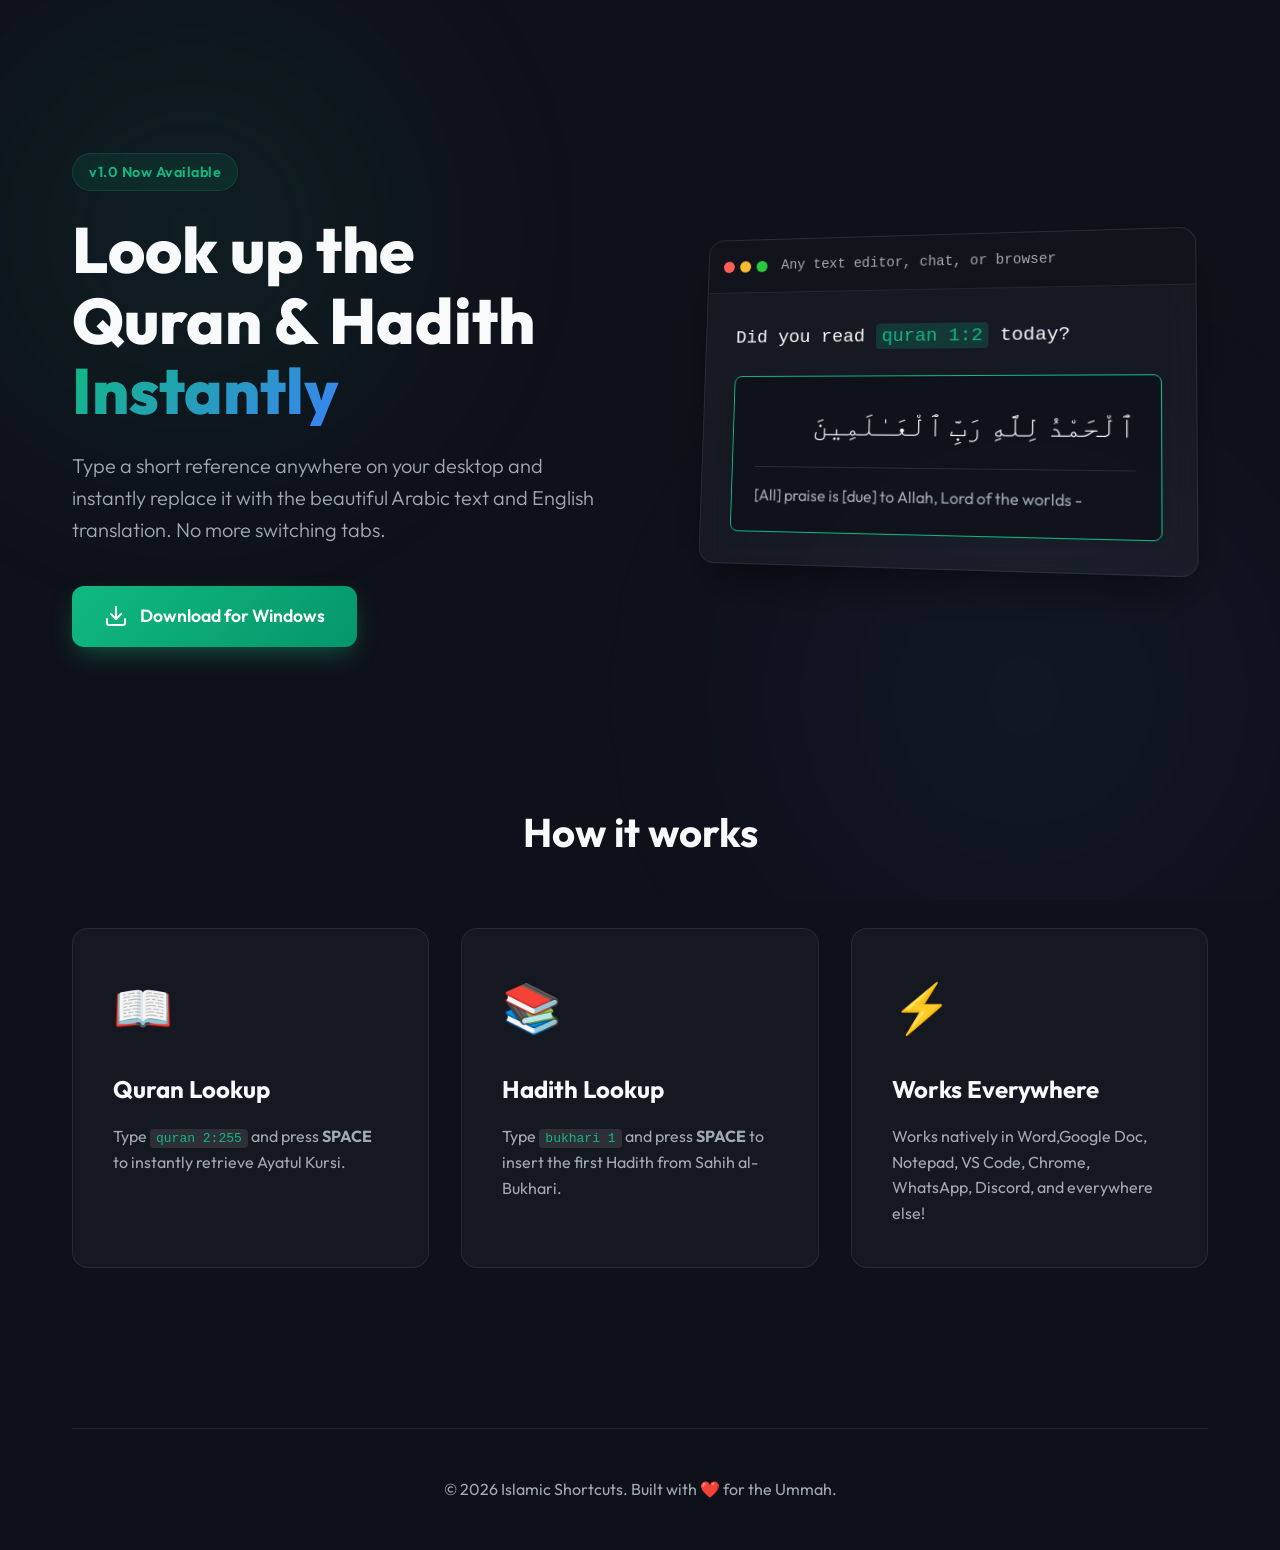
==== templates/index.html @ a51695a6 "Minor final touches" ====
<!DOCTYPE html>
<html lang="en">
<head>
    <meta charset="UTF-8">
    <meta name="viewport" content="width=device-width, initial-scale=1.0">
    <title>Islamic Shortcuts - Quran & Hadith Lookup</title>
    <meta name="description" content="A fast, elegant desktop tool to look up Quranic verses and Hadiths from anywhere using simple keyboard shortcuts.">
    <link rel="preconnect" href="https://fonts.googleapis.com">
    <link rel="preconnect" href="https://fonts.gstatic.com" crossorigin>
    <link href="https://fonts.googleapis.com/css2?family=Outfit:wght@300;400;600;800&display=swap" rel="stylesheet">
    <link rel="stylesheet" href="/static/style.css">
</head>
<body>
    <div class="background-effects">
        <div class="glow glow-1"></div>
        <div class="glow glow-2"></div>
    </div>

    <div class="container">
        <header class="hero">
            <div class="hero-content">
                <div class="badge">v1.0 Now Available</div>
                <h1 class="title">Look up the Quran & Hadith <span class="highlight">Instantly</span></h1>
                <p class="subtitle">Type a short reference anywhere on your desktop and instantly replace it with the beautiful Arabic text and English translation. No more switching tabs.</p>
                
                <div class="actions">
                    <a href="/download" class="btn btn-primary" id="downloadBtn">
                        <span class="btn-icon">
                            <svg xmlns="http://www.w3.org/2000/svg" width="24" height="24" viewBox="0 0 24 24" fill="none" stroke="currentColor" stroke-width="2" stroke-linecap="round" stroke-linejoin="round"><path d="M21 15v4a2 2 0 0 1-2 2H5a2 2 0 0 1-2-2v-4"></path><polyline points="7 10 12 15 17 10"></polyline><line x1="12" y1="15" x2="12" y2="3"></line></svg>
                        </span>
                        Download for Windows
                    </a>
                </div>
            </div>
            
            <div class="hero-visual">
                <div class="glass-panel demo-panel">
                    <div class="demo-header">
                        <div class="dots">
                            <span class="dot red"></span>
                            <span class="dot yellow"></span>
                            <span class="dot green"></span>
                        </div>
                        <div class="demo-title">Any text editor, chat, or browser</div>
                    </div>
                    <div class="demo-body">
                        <p class="typing-text">Did you read <span class="ref-text">quran 1:2</span> today?</p>
                        <div class="translation-popup">
                            <div class="popup-content">
                                <p class="arabic-text">ٱلْحَمْدُ لِلَّهِ رَبِّ ٱلْعَـٰلَمِينَ</p>
                                <p class="english-text">[All] praise is [due] to Allah, Lord of the worlds -</p>
                            </div>
                        </div>
                    </div>
                </div>
            </div>
        </header>

        <section class="features">
            <h2 class="section-title">How it works</h2>
            <div class="feature-grid">
                <div class="glass-card feature-card">
                    <div class="feature-icon">📖</div>
                    <h3>Quran Lookup</h3>
                    <p>Type <code>quran 2:255</code> and press <strong>SPACE</strong> to instantly retrieve Ayatul Kursi.</p>
                </div>
                <div class="glass-card feature-card">
                    <div class="feature-icon">📚</div>
                    <h3>Hadith Lookup</h3>
                    <p>Type <code>bukhari 1</code> and press <strong>SPACE</strong> to insert the first Hadith from Sahih al-Bukhari.</p>
                </div>
                <div class="glass-card feature-card">
                    <div class="feature-icon">⚡</div>
                    <h3>Works Everywhere</h3>
                    <p>Works natively in Word,Google Doc, Notepad, VS Code, Chrome, WhatsApp, Discord, and everywhere else!</p>
                </div>
            </div>
        </section>

        <footer>
            <p>&copy; 2026 Islamic Shortcuts. Built with ❤️ for the Ummah.</p>
        </footer>
    </div>
    
    <script>
        // Simple micro-animation on download click
        const downloadBtn = document.getElementById('downloadBtn');
        downloadBtn.addEventListener('click', function(e) {
            this.style.transform = 'scale(0.95)';
            setTimeout(() => {
                this.style.transform = 'scale(1)';
            }, 150);
        });
    </script>
</body>
</html>
---- static/style.css ----
:root {
    --bg-dark: #0f111a;
    --text-main: #f8f9fa;
    --text-muted: #a0aab2;
    --accent-primary: #10b981;
    --accent-secondary: #3b82f6;
    --glass-bg: rgba(255, 255, 255, 0.03);
    --glass-border: rgba(255, 255, 255, 0.08);
}

* {
    margin: 0;
    padding: 0;
    box-sizing: border-box;
}

body {
    font-family: 'Outfit', sans-serif;
    background-color: var(--bg-dark);
    color: var(--text-main);
    line-height: 1.6;
    overflow-x: hidden;
    position: relative;
    min-height: 100vh;
}

/* Background Glow Effects */
.background-effects {
    position: fixed;
    top: 0;
    left: 0;
    width: 100vw;
    height: 100vh;
    z-index: -1;
    overflow: hidden;
    pointer-events: none;
}

.glow {
    position: absolute;
    border-radius: 50%;
    filter: blur(100px);
    opacity: 0.4;
    animation: float 20s infinite alternate ease-in-out;
}

.glow-1 {
    top: -10%;
    left: -10%;
    width: 50vw;
    height: 50vw;
    background: radial-gradient(circle, rgba(16,185,129,0.3) 0%, rgba(15,17,26,0) 70%);
}

.glow-2 {
    bottom: -20%;
    right: -10%;
    width: 60vw;
    height: 60vw;
    background: radial-gradient(circle, rgba(59,130,246,0.2) 0%, rgba(15,17,26,0) 70%);
    animation-delay: -10s;
}

@keyframes float {
    0% { transform: translate(0, 0) scale(1); }
    100% { transform: translate(5%, 10%) scale(1.1); }
}

.container {
    max-width: 1200px;
    margin: 0 auto;
    padding: 0 2rem;
}

/* Hero Section */
.hero {
    display: flex;
    align-items: center;
    justify-content: space-between;
    min-height: 80vh;
    padding-top: 5rem;
    gap: 4rem;
}

.hero-content {
    flex: 1;
    max-width: 600px;
}

.badge {
    display: inline-block;
    padding: 0.4rem 1rem;
    background: rgba(16, 185, 129, 0.1);
    color: var(--accent-primary);
    border: 1px solid rgba(16, 185, 129, 0.2);
    border-radius: 20px;
    font-size: 0.9rem;
    font-weight: 600;
    margin-bottom: 1.5rem;
    letter-spacing: 0.5px;
}

.title {
    font-size: 4rem;
    line-height: 1.1;
    font-weight: 800;
    margin-bottom: 1.5rem;
}

.highlight {
    background: linear-gradient(135deg, var(--accent-primary), var(--accent-secondary));
    -webkit-background-clip: text;
    -webkit-text-fill-color: transparent;
    display: inline-block;
}

.subtitle {
    font-size: 1.25rem;
    color: var(--text-muted);
    margin-bottom: 2.5rem;
    font-weight: 300;
}

/* Buttons */
.btn {
    display: inline-flex;
    align-items: center;
    justify-content: center;
    padding: 1rem 2rem;
    border-radius: 12px;
    font-size: 1.1rem;
    font-weight: 600;
    text-decoration: none;
    transition: all 0.3s cubic-bezier(0.25, 0.8, 0.25, 1);
    cursor: pointer;
    border: none;
}

.btn-icon {
    margin-right: 0.75rem;
    display: flex;
    align-items: center;
}

.btn-primary {
    background: linear-gradient(135deg, var(--accent-primary), #059669);
    color: white;
    box-shadow: 0 10px 25px -5px rgba(16, 185, 129, 0.4);
}

.btn-primary:hover {
    transform: translateY(-3px);
    box-shadow: 0 15px 30px -5px rgba(16, 185, 129, 0.5);
}

/* Glassmorphism Panels */
.hero-visual {
    flex: 1;
    display: flex;
    justify-content: center;
    position: relative;
    perspective: 1000px;
}

.glass-panel {
    background: var(--glass-bg);
    backdrop-filter: blur(12px);
    -webkit-backdrop-filter: blur(12px);
    border: 1px solid var(--glass-border);
    border-radius: 16px;
    box-shadow: 0 25px 50px -12px rgba(0, 0, 0, 0.5);
}

.demo-panel {
    width: 100%;
    max-width: 500px;
    transform: rotateY(-10deg) rotateX(5deg);
    transition: transform 0.5s ease;
}

.demo-panel:hover {
    transform: rotateY(0deg) rotateX(0deg);
}

.demo-header {
    padding: 1rem;
    border-bottom: 1px solid var(--glass-border);
    display: flex;
    align-items: center;
    background: rgba(0, 0, 0, 0.2);
    border-radius: 16px 16px 0 0;
}

.dots {
    display: flex;
    gap: 6px;
    margin-right: 15px;
}

.dot {
    width: 12px;
    height: 12px;
    border-radius: 50%;
}

.red { background: #ff5f56; }
.yellow { background: #ffbd2e; }
.green { background: #27c93f; }

.demo-title {
    color: var(--text-muted);
    font-size: 0.9rem;
    font-family: monospace;
}

.demo-body {
    padding: 2rem;
    min-height: 250px;
    position: relative;
}

.typing-text {
    font-size: 1.2rem;
    color: var(--text-main);
    font-family: monospace;
}

.ref-text {
    background: rgba(16, 185, 129, 0.2);
    padding: 2px 6px;
    border-radius: 4px;
    color: var(--accent-primary);
}

.translation-popup {
    margin-top: 1.5rem;
    background: rgba(15, 17, 26, 0.8);
    border: 1px solid var(--accent-primary);
    border-radius: 8px;
    padding: 1.5rem;
    animation: slideUp 1s ease-out forwards;
    animation-delay: 1s;
    opacity: 0;
    transform: translateY(20px);
}

@keyframes slideUp {
    to {
        opacity: 1;
        transform: translateY(0);
    }
}

.arabic-text {
    font-size: 1.8rem;
    text-align: right;
    margin-bottom: 1rem;
    color: var(--text-main);
    line-height: 1.8;
}

.english-text {
    font-size: 1rem;
    color: var(--text-muted);
    border-top: 1px solid rgba(255,255,255,0.1);
    padding-top: 1rem;
}

/* Features Section */
.features {
    padding: 5rem 0;
}

.section-title {
    text-align: center;
    font-size: 2.5rem;
    margin-bottom: 4rem;
    font-weight: 700;
}

.feature-grid {
    display: grid;
    grid-template-columns: repeat(auto-fit, minmax(300px, 1fr));
    gap: 2rem;
}

.feature-card {
    padding: 2.5rem;
    background: var(--glass-bg);
    border: 1px solid var(--glass-border);
    border-radius: 16px;
    transition: transform 0.3s ease, background 0.3s ease;
}

.feature-card:hover {
    transform: translateY(-10px);
    background: rgba(255, 255, 255, 0.05);
}

.feature-icon {
    font-size: 3rem;
    margin-bottom: 1.5rem;
}

.feature-card h3 {
    font-size: 1.5rem;
    margin-bottom: 1rem;
    color: var(--text-main);
}

.feature-card p {
    color: var(--text-muted);
}

code {
    background: rgba(255, 255, 255, 0.1);
    padding: 2px 6px;
    border-radius: 4px;
    font-family: monospace;
    color: var(--accent-primary);
}

/* Footer */
footer {
    text-align: center;
    padding: 3rem 0;
    color: var(--text-muted);
    border-top: 1px solid var(--glass-border);
    margin-top: 5rem;
}

/* Responsive */
@media (max-width: 900px) {
    .hero {
        flex-direction: column;
        text-align: center;
        padding-top: 3rem;
    }
    .actions {
        display: flex;
        justify-content: center;
    }
    .title {
        font-size: 3rem;
    }
    .demo-panel {
        transform: none;
    }
}
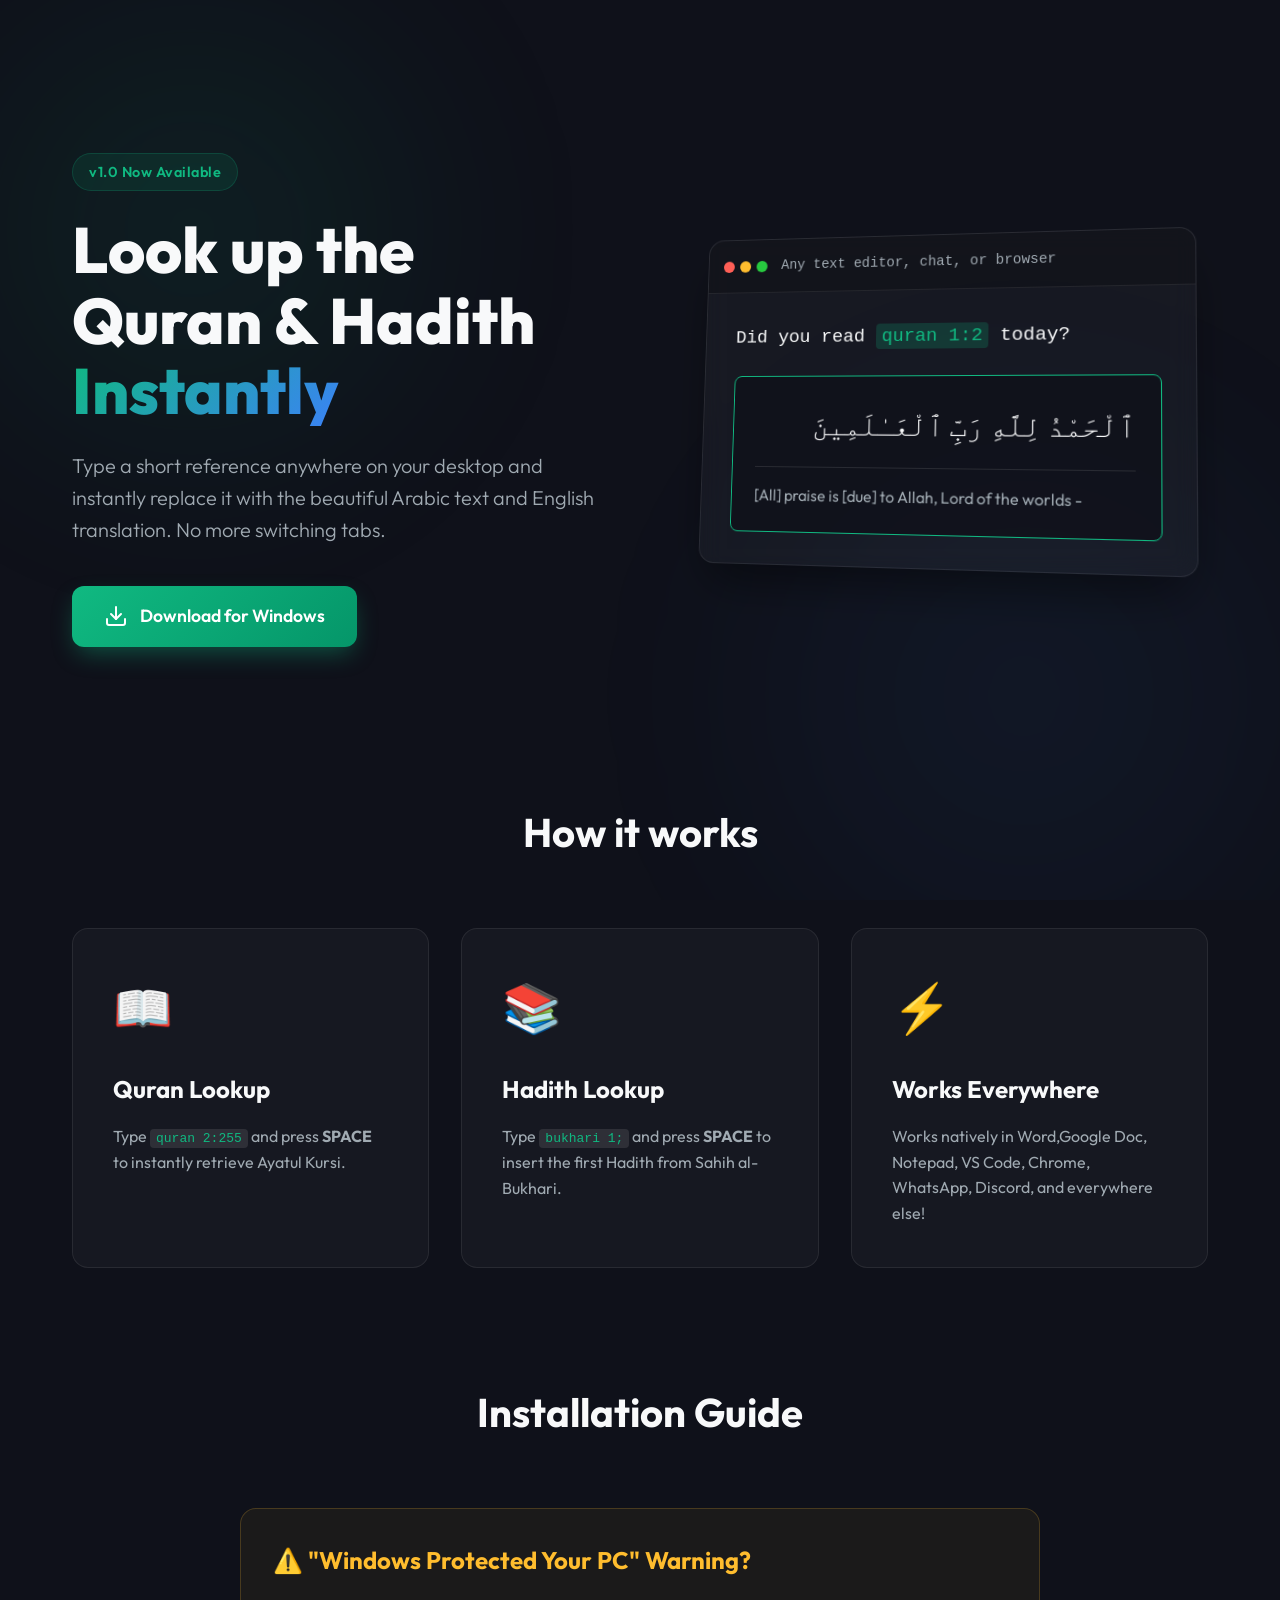
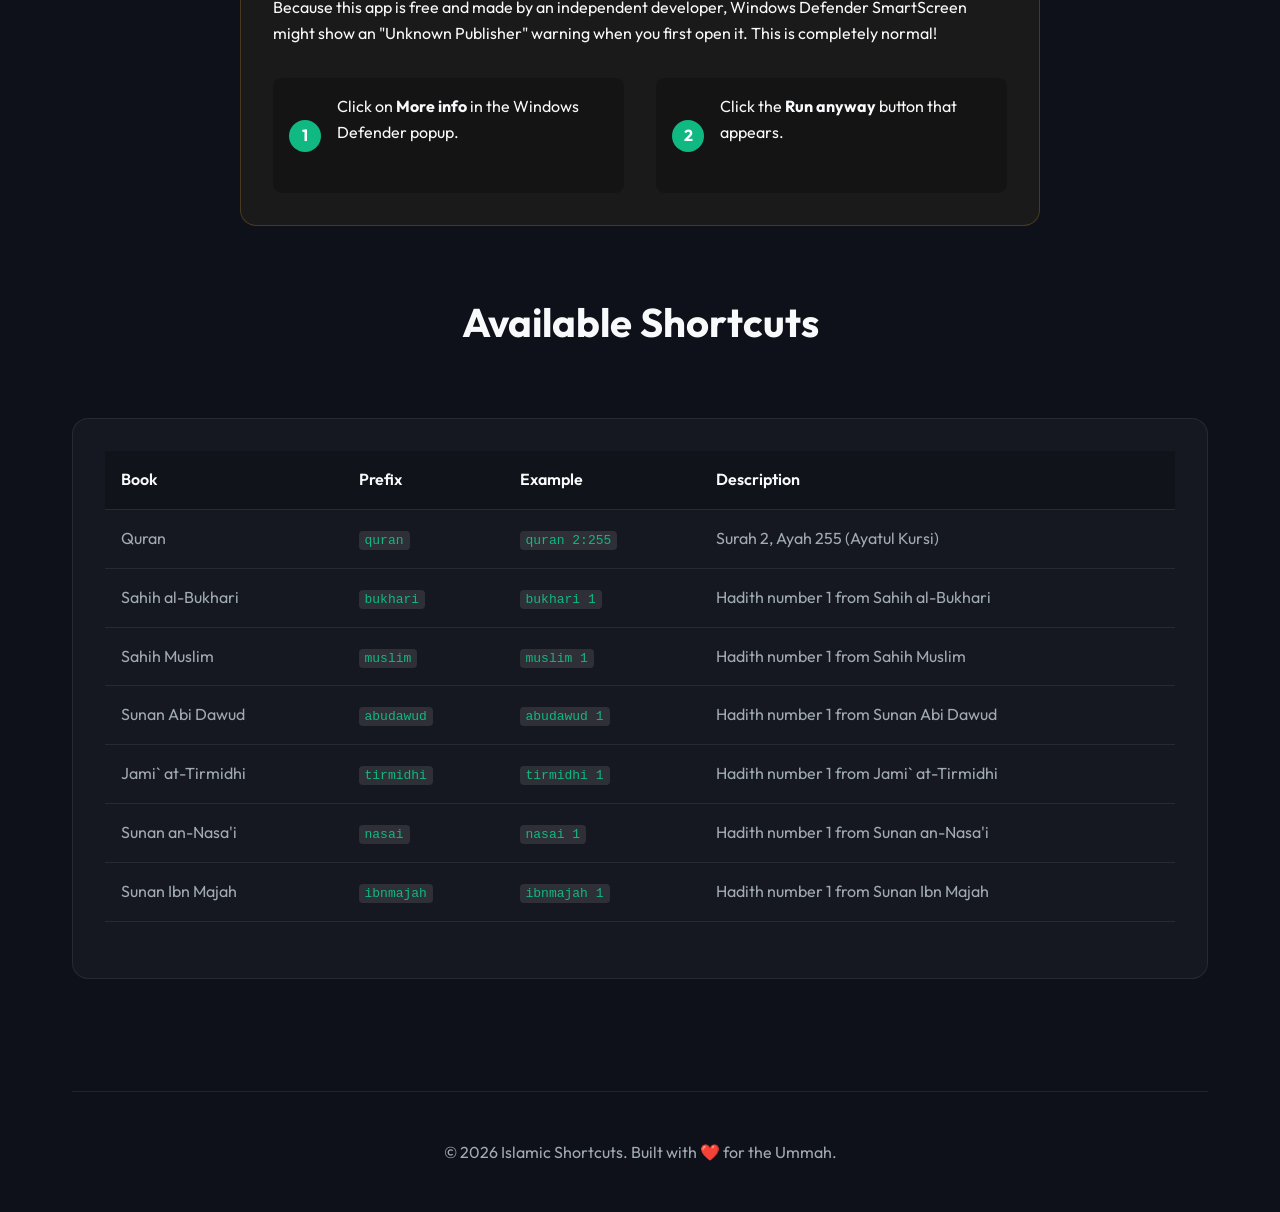
==== commit 166fd74d: "instruction page for download" ====
--- a/templates/index.html
+++ b/templates/index.html
@@ -67,13 +67,91 @@
                 <div class="glass-card feature-card">
                     <div class="feature-icon">📚</div>
                     <h3>Hadith Lookup</h3>
-                    <p>Type <code>bukhari 1</code> and press <strong>SPACE</strong> to insert the first Hadith from Sahih al-Bukhari.</p>
+                    <p>Type <code>bukhari 1;</code> and press <strong>SPACE</strong> to insert the first Hadith from Sahih al-Bukhari.</p>
                 </div>
                 <div class="glass-card feature-card">
                     <div class="feature-icon">⚡</div>
                     <h3>Works Everywhere</h3>
                     <p>Works natively in Word,Google Doc, Notepad, VS Code, Chrome, WhatsApp, Discord, and everywhere else!</p>
                 </div>
+            </div>
+        </section>
+
+        <section class="installation-guide">
+            <h2 class="section-title">Installation Guide</h2>
+            <div class="glass-card info-card">
+                <h3>⚠️ "Windows Protected Your PC" Warning?</h3>
+                <p>Because this app is free and made by an independent developer, Windows Defender SmartScreen might show an "Unknown Publisher" warning when you first open it. This is completely normal!</p>
+                <div class="steps">
+                    <div class="step">
+                        <span class="step-number">1</span>
+                        <p>Click on <strong>More info</strong> in the Windows Defender popup.</p>
+                    </div>
+                    <div class="step">
+                        <span class="step-number">2</span>
+                        <p>Click the <strong>Run anyway</strong> button that appears.</p>
+                    </div>
+                </div>
+            </div>
+        </section>
+
+        <section class="shortcuts-guide">
+            <h2 class="section-title">Available Shortcuts</h2>
+            <div class="glass-card table-container">
+                <table class="shortcuts-table">
+                    <thead>
+                        <tr>
+                            <th>Book</th>
+                            <th>Prefix</th>
+                            <th>Example</th>
+                            <th>Description</th>
+                        </tr>
+                    </thead>
+                    <tbody>
+                        <tr>
+                            <td>Quran</td>
+                            <td><code>quran</code></td>
+                            <td><code>quran 2:255</code></td>
+                            <td>Surah 2, Ayah 255 (Ayatul Kursi)</td>
+                        </tr>
+                        <tr>
+                            <td>Sahih al-Bukhari</td>
+                            <td><code>bukhari</code></td>
+                            <td><code>bukhari 1</code></td>
+                            <td>Hadith number 1 from Sahih al-Bukhari</td>
+                        </tr>
+                        <tr>
+                            <td>Sahih Muslim</td>
+                            <td><code>muslim</code></td>
+                            <td><code>muslim 1</code></td>
+                            <td>Hadith number 1 from Sahih Muslim</td>
+                        </tr>
+                        <tr>
+                            <td>Sunan Abi Dawud</td>
+                            <td><code>abudawud</code></td>
+                            <td><code>abudawud 1</code></td>
+                            <td>Hadith number 1 from Sunan Abi Dawud</td>
+                        </tr>
+                        <tr>
+                            <td>Jami` at-Tirmidhi</td>
+                            <td><code>tirmidhi</code></td>
+                            <td><code>tirmidhi 1</code></td>
+                            <td>Hadith number 1 from Jami` at-Tirmidhi</td>
+                        </tr>
+                        <tr>
+                            <td>Sunan an-Nasa'i</td>
+                            <td><code>nasai</code></td>
+                            <td><code>nasai 1</code></td>
+                            <td>Hadith number 1 from Sunan an-Nasa'i</td>
+                        </tr>
+                        <tr>
+                            <td>Sunan Ibn Majah</td>
+                            <td><code>ibnmajah</code></td>
+                            <td><code>ibnmajah 1</code></td>
+                            <td>Hadith number 1 from Sunan Ibn Majah</td>
+                        </tr>
+                    </tbody>
+                </table>
             </div>
         </section>
 
--- a/static/style.css
+++ b/static/style.css
@@ -347,3 +347,92 @@
         transform: none;
     }
 }
+
+/* Installation Guide & Shortcuts Table */
+.installation-guide, .shortcuts-guide {
+    padding: 2rem 0;
+}
+
+.info-card {
+    padding: 2rem;
+    background: rgba(255, 189, 46, 0.05);
+    border: 1px solid rgba(255, 189, 46, 0.2);
+    border-radius: 16px;
+    max-width: 800px;
+    margin: 0 auto;
+}
+
+.info-card h3 {
+    color: #ffbd2e;
+    margin-bottom: 1rem;
+    font-size: 1.5rem;
+}
+
+.info-card p {
+    margin-bottom: 2rem;
+}
+
+.steps {
+    display: flex;
+    gap: 2rem;
+}
+
+.step {
+    flex: 1;
+    display: flex;
+    align-items: center;
+    gap: 1rem;
+    background: rgba(0, 0, 0, 0.2);
+    padding: 1rem;
+    border-radius: 8px;
+}
+
+.step-number {
+    display: flex;
+    align-items: center;
+    justify-content: center;
+    width: 32px;
+    height: 32px;
+    border-radius: 50%;
+    background: var(--accent-primary);
+    color: white;
+    font-weight: bold;
+    flex-shrink: 0;
+}
+
+.table-container {
+    padding: 2rem;
+    border-radius: 16px;
+    background: var(--glass-bg);
+    border: 1px solid var(--glass-border);
+    overflow-x: auto;
+}
+
+.shortcuts-table {
+    width: 100%;
+    border-collapse: collapse;
+    margin-bottom: 1.5rem;
+}
+
+.shortcuts-table th, .shortcuts-table td {
+    padding: 1rem;
+    text-align: left;
+    border-bottom: 1px solid var(--glass-border);
+}
+
+.shortcuts-table th {
+    font-weight: 600;
+    color: var(--text-main);
+    background: rgba(0, 0, 0, 0.2);
+}
+
+.shortcuts-table td {
+    color: var(--text-muted);
+}
+
+@media (max-width: 600px) {
+    .steps {
+        flex-direction: column;
+        gap: 1rem;
+    }
+}
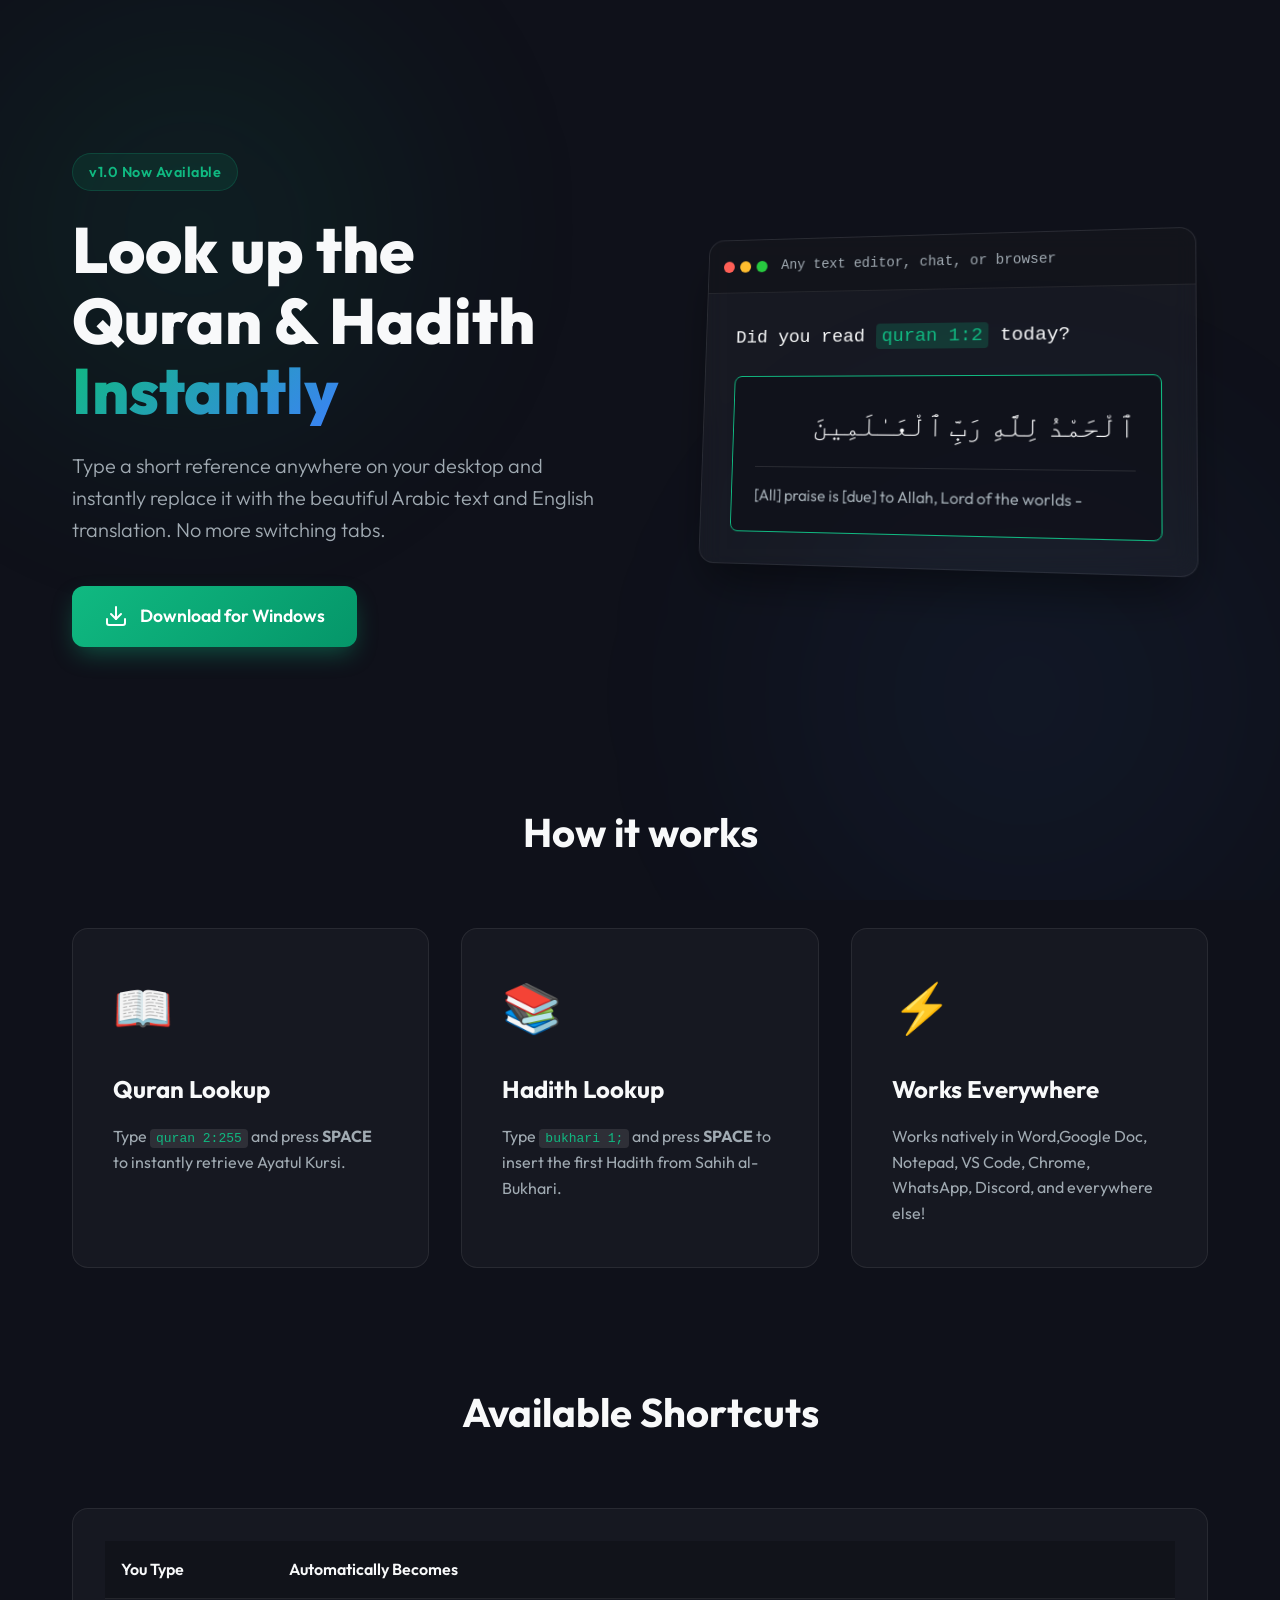
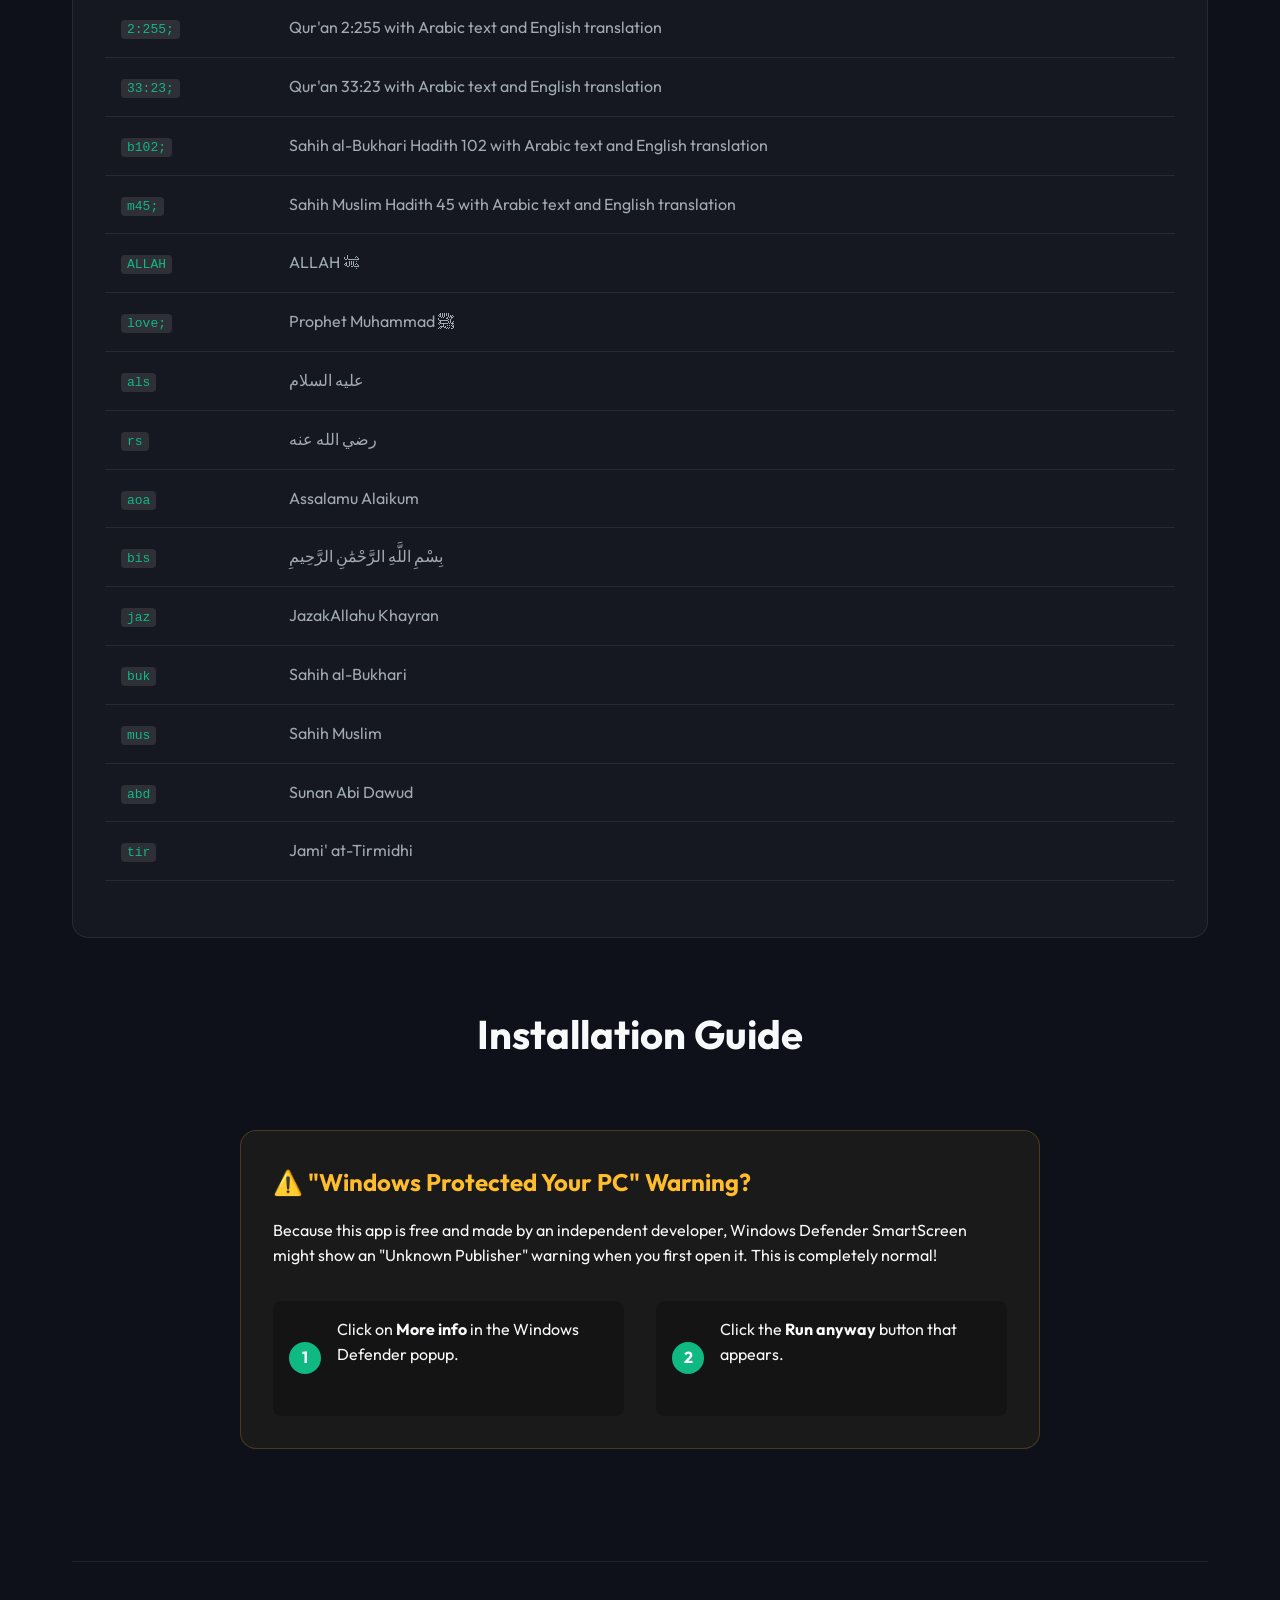
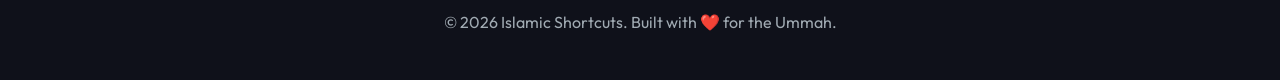
==== commit fddf1245: "intruction manuel v1" ====
--- a/templates/index.html
+++ b/templates/index.html
@@ -77,6 +77,82 @@
             </div>
         </section>
 
+        <section class="shortcuts-guide">
+            <h2 class="section-title">Available Shortcuts</h2>
+            <div class="glass-card table-container">
+                <table class="shortcuts-table">
+                    <thead>
+                        <tr>
+                            <th>You Type</th>
+                            <th>Automatically Becomes</th>
+                        </tr>
+                    </thead>
+                    <tbody>
+                        <tr>
+                            <td><code>2:255;</code></td>
+                            <td>Qur'an 2:255 with Arabic text and English translation</td>
+                        </tr>
+                        <tr>
+                            <td><code>33:23;</code></td>
+                            <td>Qur'an 33:23 with Arabic text and English translation</td>
+                        </tr>
+                        <tr>
+                            <td><code>b102;</code></td>
+                            <td>Sahih al-Bukhari Hadith 102 with Arabic text and English translation</td>
+                        </tr>
+                        <tr>
+                            <td><code>m45;</code></td>
+                            <td>Sahih Muslim Hadith 45 with Arabic text and English translation</td>
+                        </tr>
+                        <tr>
+                            <td><code>ALLAH</code></td>
+                            <td>ALLAH ﷻ</td>
+                        </tr>
+                        <tr>
+                            <td><code>love;</code></td>
+                            <td>Prophet Muhammad ﷺ</td>
+                        </tr>
+                        <tr>
+                            <td><code>als</code></td>
+                            <td>عليه السلام</td>
+                        </tr>
+                        <tr>
+                            <td><code>rs</code></td>
+                            <td>رضي الله عنه</td>
+                        </tr>
+                        <tr>
+                            <td><code>aoa</code></td>
+                            <td>Assalamu Alaikum</td>
+                        </tr>
+                        <tr>
+                            <td><code>bis</code></td>
+                            <td>بِسْمِ اللَّهِ الرَّحْمَٰنِ الرَّحِيمِ</td>
+                        </tr>
+                        <tr>
+                            <td><code>jaz</code></td>
+                            <td>JazakAllahu Khayran</td>
+                        </tr>
+                        <tr>
+                            <td><code>buk</code></td>
+                            <td>Sahih al-Bukhari</td>
+                        </tr>
+                        <tr>
+                            <td><code>mus</code></td>
+                            <td>Sahih Muslim</td>
+                        </tr>
+                        <tr>
+                            <td><code>abd</code></td>
+                            <td>Sunan Abi Dawud</td>
+                        </tr>
+                        <tr>
+                            <td><code>tir</code></td>
+                            <td>Jami' at-Tirmidhi</td>
+                        </tr>
+                    </tbody>
+                </table>
+            </div>
+        </section>
+
         <section class="installation-guide">
             <h2 class="section-title">Installation Guide</h2>
             <div class="glass-card info-card">
@@ -92,66 +168,6 @@
                         <p>Click the <strong>Run anyway</strong> button that appears.</p>
                     </div>
                 </div>
-            </div>
-        </section>
-
-        <section class="shortcuts-guide">
-            <h2 class="section-title">Available Shortcuts</h2>
-            <div class="glass-card table-container">
-                <table class="shortcuts-table">
-                    <thead>
-                        <tr>
-                            <th>Book</th>
-                            <th>Prefix</th>
-                            <th>Example</th>
-                            <th>Description</th>
-                        </tr>
-                    </thead>
-                    <tbody>
-                        <tr>
-                            <td>Quran</td>
-                            <td><code>quran</code></td>
-                            <td><code>quran 2:255</code></td>
-                            <td>Surah 2, Ayah 255 (Ayatul Kursi)</td>
-                        </tr>
-                        <tr>
-                            <td>Sahih al-Bukhari</td>
-                            <td><code>bukhari</code></td>
-                            <td><code>bukhari 1</code></td>
-                            <td>Hadith number 1 from Sahih al-Bukhari</td>
-                        </tr>
-                        <tr>
-                            <td>Sahih Muslim</td>
-                            <td><code>muslim</code></td>
-                            <td><code>muslim 1</code></td>
-                            <td>Hadith number 1 from Sahih Muslim</td>
-                        </tr>
-                        <tr>
-                            <td>Sunan Abi Dawud</td>
-                            <td><code>abudawud</code></td>
-                            <td><code>abudawud 1</code></td>
-                            <td>Hadith number 1 from Sunan Abi Dawud</td>
-                        </tr>
-                        <tr>
-                            <td>Jami` at-Tirmidhi</td>
-                            <td><code>tirmidhi</code></td>
-                            <td><code>tirmidhi 1</code></td>
-                            <td>Hadith number 1 from Jami` at-Tirmidhi</td>
-                        </tr>
-                        <tr>
-                            <td>Sunan an-Nasa'i</td>
-                            <td><code>nasai</code></td>
-                            <td><code>nasai 1</code></td>
-                            <td>Hadith number 1 from Sunan an-Nasa'i</td>
-                        </tr>
-                        <tr>
-                            <td>Sunan Ibn Majah</td>
-                            <td><code>ibnmajah</code></td>
-                            <td><code>ibnmajah 1</code></td>
-                            <td>Hadith number 1 from Sunan Ibn Majah</td>
-                        </tr>
-                    </tbody>
-                </table>
             </div>
         </section>
 
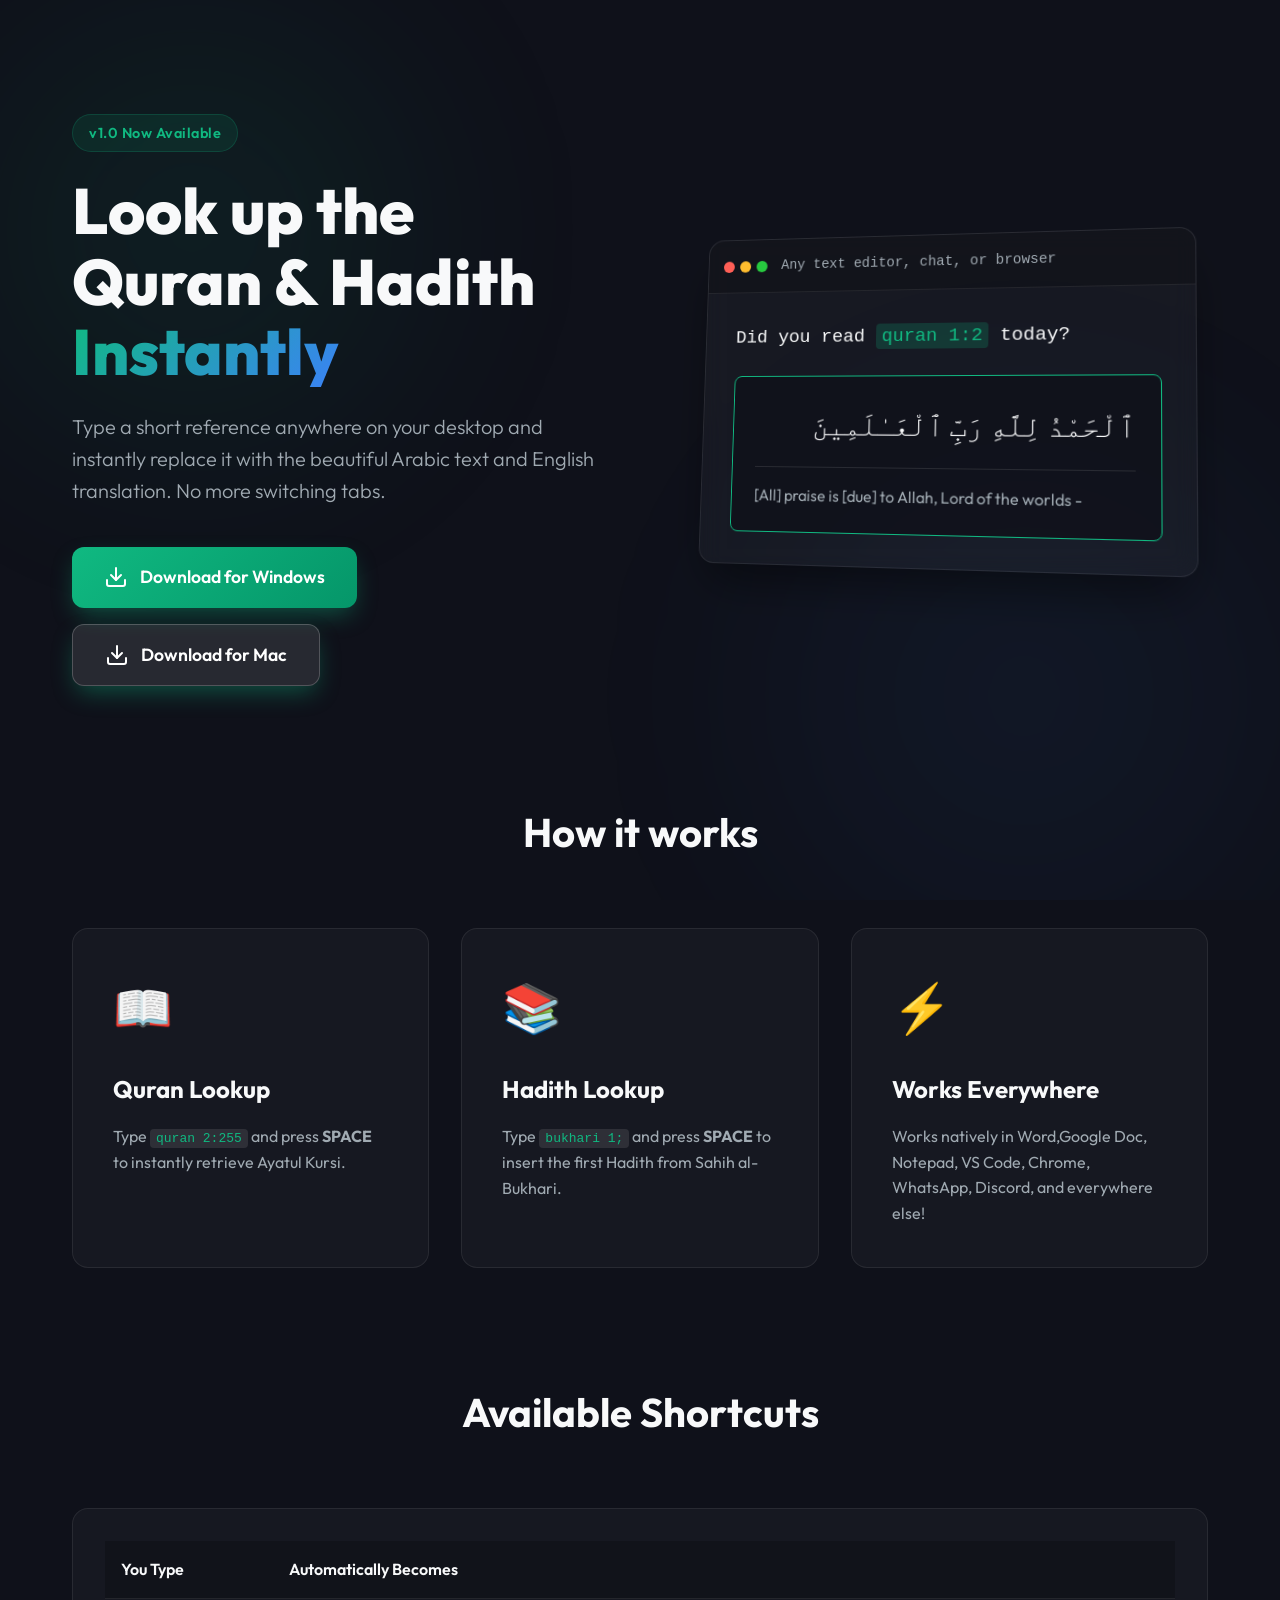
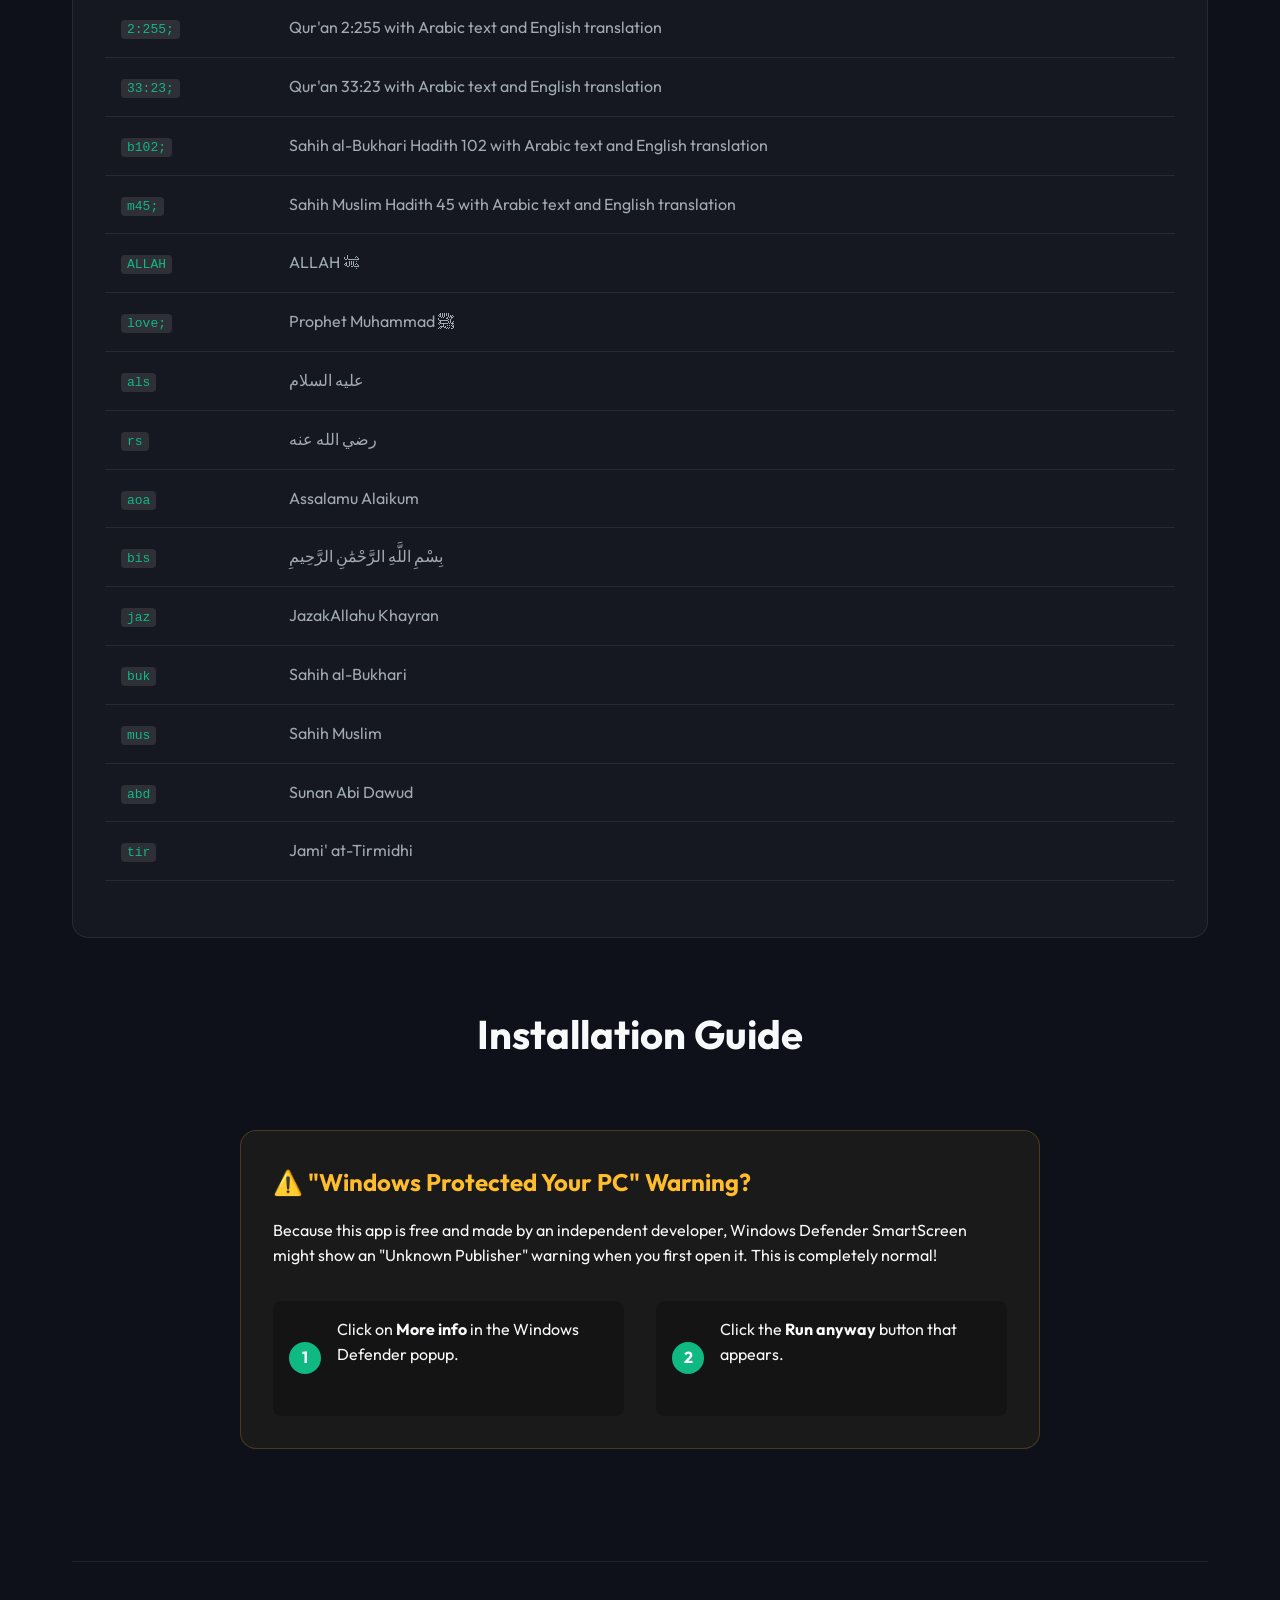
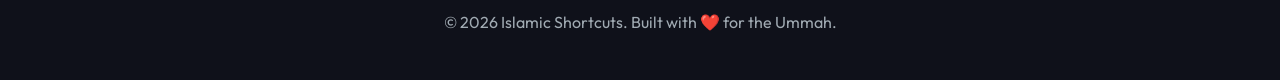
==== commit 8f58da83: "Making it downloadable for mac" ====
--- a/templates/index.html
+++ b/templates/index.html
@@ -8,7 +8,7 @@
     <link rel="preconnect" href="https://fonts.googleapis.com">
     <link rel="preconnect" href="https://fonts.gstatic.com" crossorigin>
     <link href="https://fonts.googleapis.com/css2?family=Outfit:wght@300;400;600;800&display=swap" rel="stylesheet">
-    <link rel="stylesheet" href="/static/style.css">
+    <link rel="stylesheet" href="/static/style.css?v=2">
 </head>
 <body>
     <div class="background-effects">
@@ -20,15 +20,21 @@
         <header class="hero">
             <div class="hero-content">
                 <div class="badge">v1.0 Now Available</div>
-                <h1 class="title">Look up the Quran & Hadith <span class="highlight">Instantly</span></h1>
+                <h1 class="title">Look up the Quran & Hadith <span class="highlight" style="color: rgb(85, 182, 85);">Instantly</span></h1>
                 <p class="subtitle">Type a short reference anywhere on your desktop and instantly replace it with the beautiful Arabic text and English translation. No more switching tabs.</p>
                 
-                <div class="actions">
+                <div class="actions" style="display: flex; gap: 1rem; flex-wrap: wrap;">
                     <a href="/download" class="btn btn-primary" id="downloadBtn">
                         <span class="btn-icon">
                             <svg xmlns="http://www.w3.org/2000/svg" width="24" height="24" viewBox="0 0 24 24" fill="none" stroke="currentColor" stroke-width="2" stroke-linecap="round" stroke-linejoin="round"><path d="M21 15v4a2 2 0 0 1-2 2H5a2 2 0 0 1-2-2v-4"></path><polyline points="7 10 12 15 17 10"></polyline><line x1="12" y1="15" x2="12" y2="3"></line></svg>
                         </span>
                         Download for Windows
+                    </a>
+                    <a href="/download-mac" class="btn btn-primary" id="downloadMacBtn" style="background: rgba(255,255,255,0.1); border: 1px solid rgba(255,255,255,0.2);">
+                        <span class="btn-icon">
+                            <svg xmlns="http://www.w3.org/2000/svg" width="24" height="24" viewBox="0 0 24 24" fill="none" stroke="currentColor" stroke-width="2" stroke-linecap="round" stroke-linejoin="round"><path d="M21 15v4a2 2 0 0 1-2 2H5a2 2 0 0 1-2-2v-4"></path><polyline points="7 10 12 15 17 10"></polyline><line x1="12" y1="15" x2="12" y2="3"></line></svg>
+                        </span>
+                        Download for Mac
                     </a>
                 </div>
             </div>
@@ -179,12 +185,24 @@
     <script>
         // Simple micro-animation on download click
         const downloadBtn = document.getElementById('downloadBtn');
-        downloadBtn.addEventListener('click', function(e) {
-            this.style.transform = 'scale(0.95)';
-            setTimeout(() => {
-                this.style.transform = 'scale(1)';
-            }, 150);
-        });
+        if (downloadBtn) {
+            downloadBtn.addEventListener('click', function(e) {
+                this.style.transform = 'scale(0.95)';
+                setTimeout(() => {
+                    this.style.transform = 'scale(1)';
+                }, 150);
+            });
+        }
+        
+        const downloadMacBtn = document.getElementById('downloadMacBtn');
+        if (downloadMacBtn) {
+            downloadMacBtn.addEventListener('click', function(e) {
+                this.style.transform = 'scale(0.95)';
+                setTimeout(() => {
+                    this.style.transform = 'scale(1)';
+                }, 150);
+            });
+        }
     </script>
 </body>
 </html>
--- a/static/style.css
+++ b/static/style.css
@@ -110,7 +110,9 @@
 .highlight {
     background: linear-gradient(135deg, var(--accent-primary), var(--accent-secondary));
     -webkit-background-clip: text;
+    background-clip: text;
     -webkit-text-fill-color: transparent;
+    color: transparent;
     display: inline-block;
 }
 
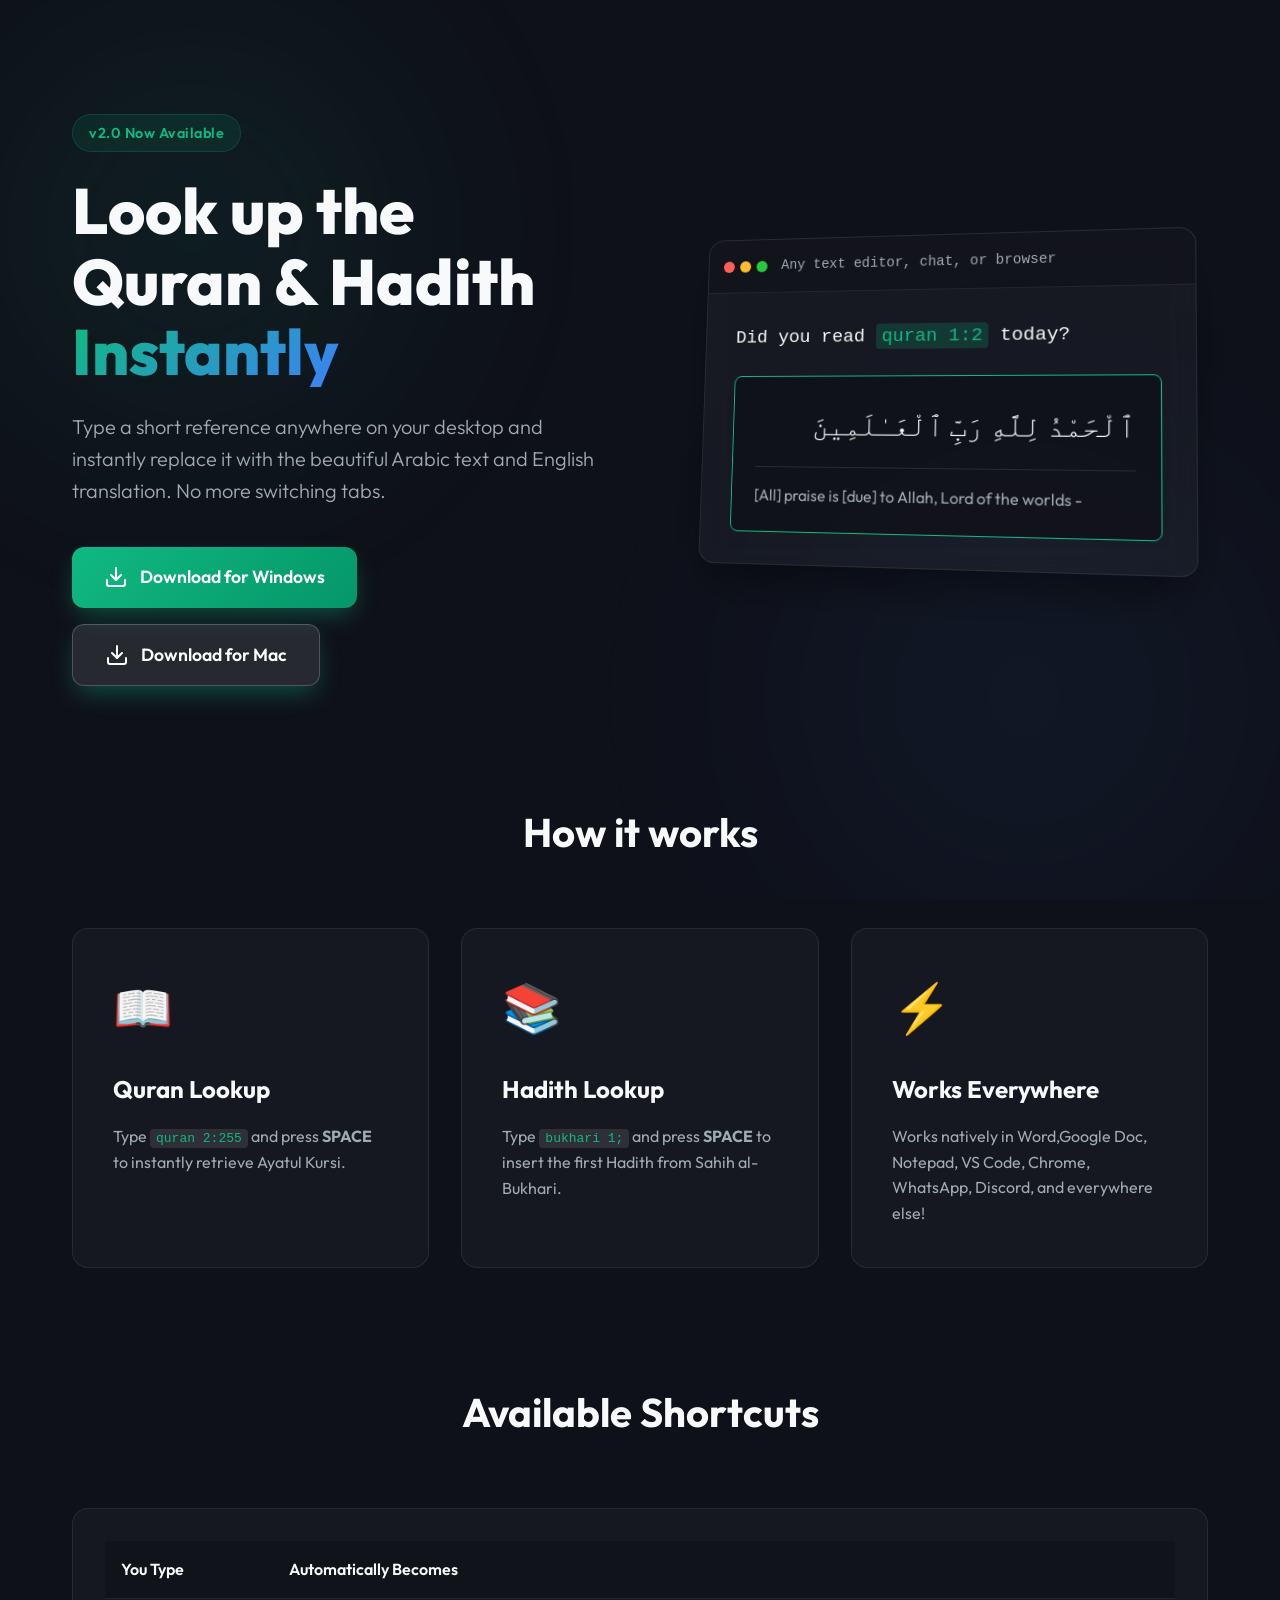
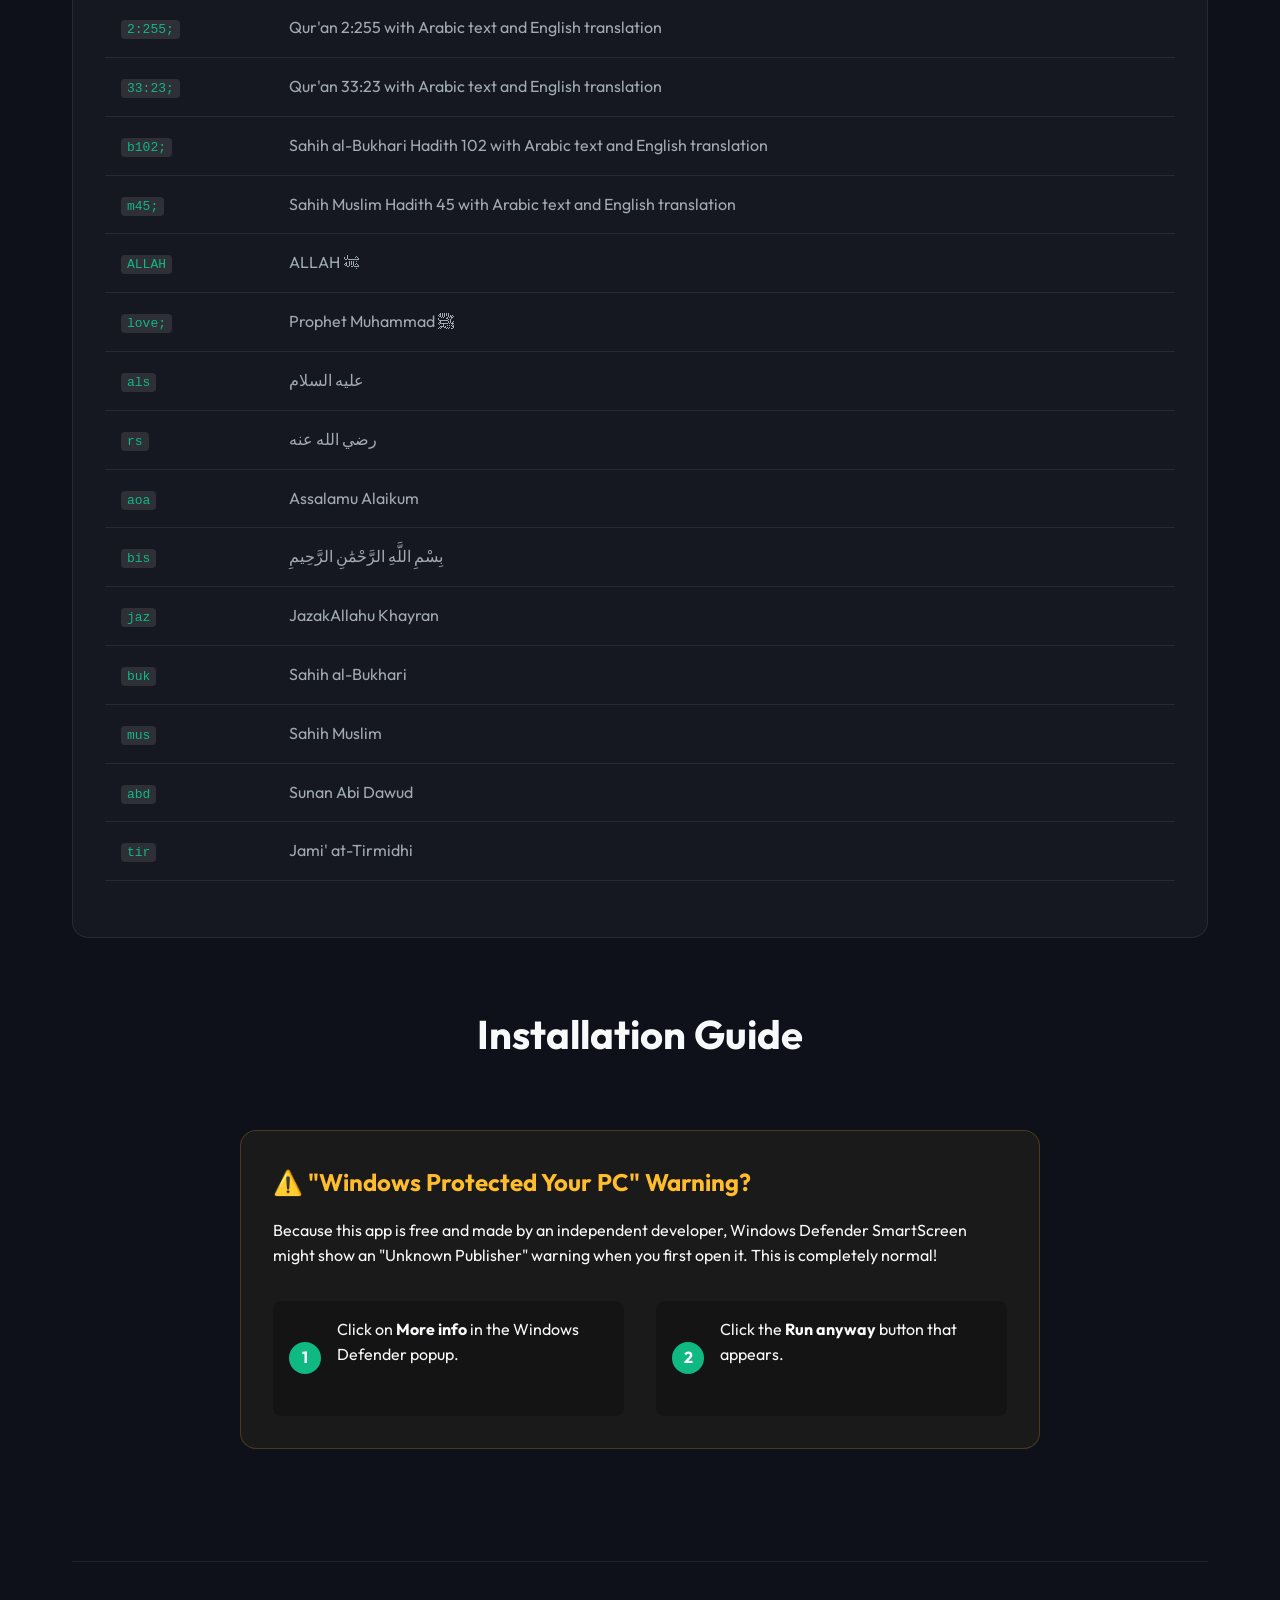
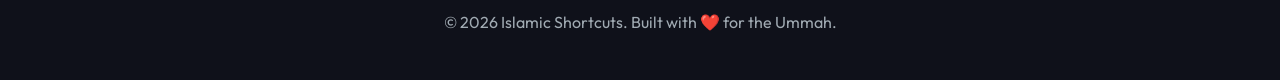
==== commit 2fbfb300: "finalizing the changes" ====
--- a/templates/index.html
+++ b/templates/index.html
@@ -19,7 +19,7 @@
     <div class="container">
         <header class="hero">
             <div class="hero-content">
-                <div class="badge">v1.0 Now Available</div>
+                <div class="badge">v2.0 Now Available</div>
                 <h1 class="title">Look up the Quran & Hadith <span class="highlight" style="color: rgb(85, 182, 85);">Instantly</span></h1>
                 <p class="subtitle">Type a short reference anywhere on your desktop and instantly replace it with the beautiful Arabic text and English translation. No more switching tabs.</p>
                 
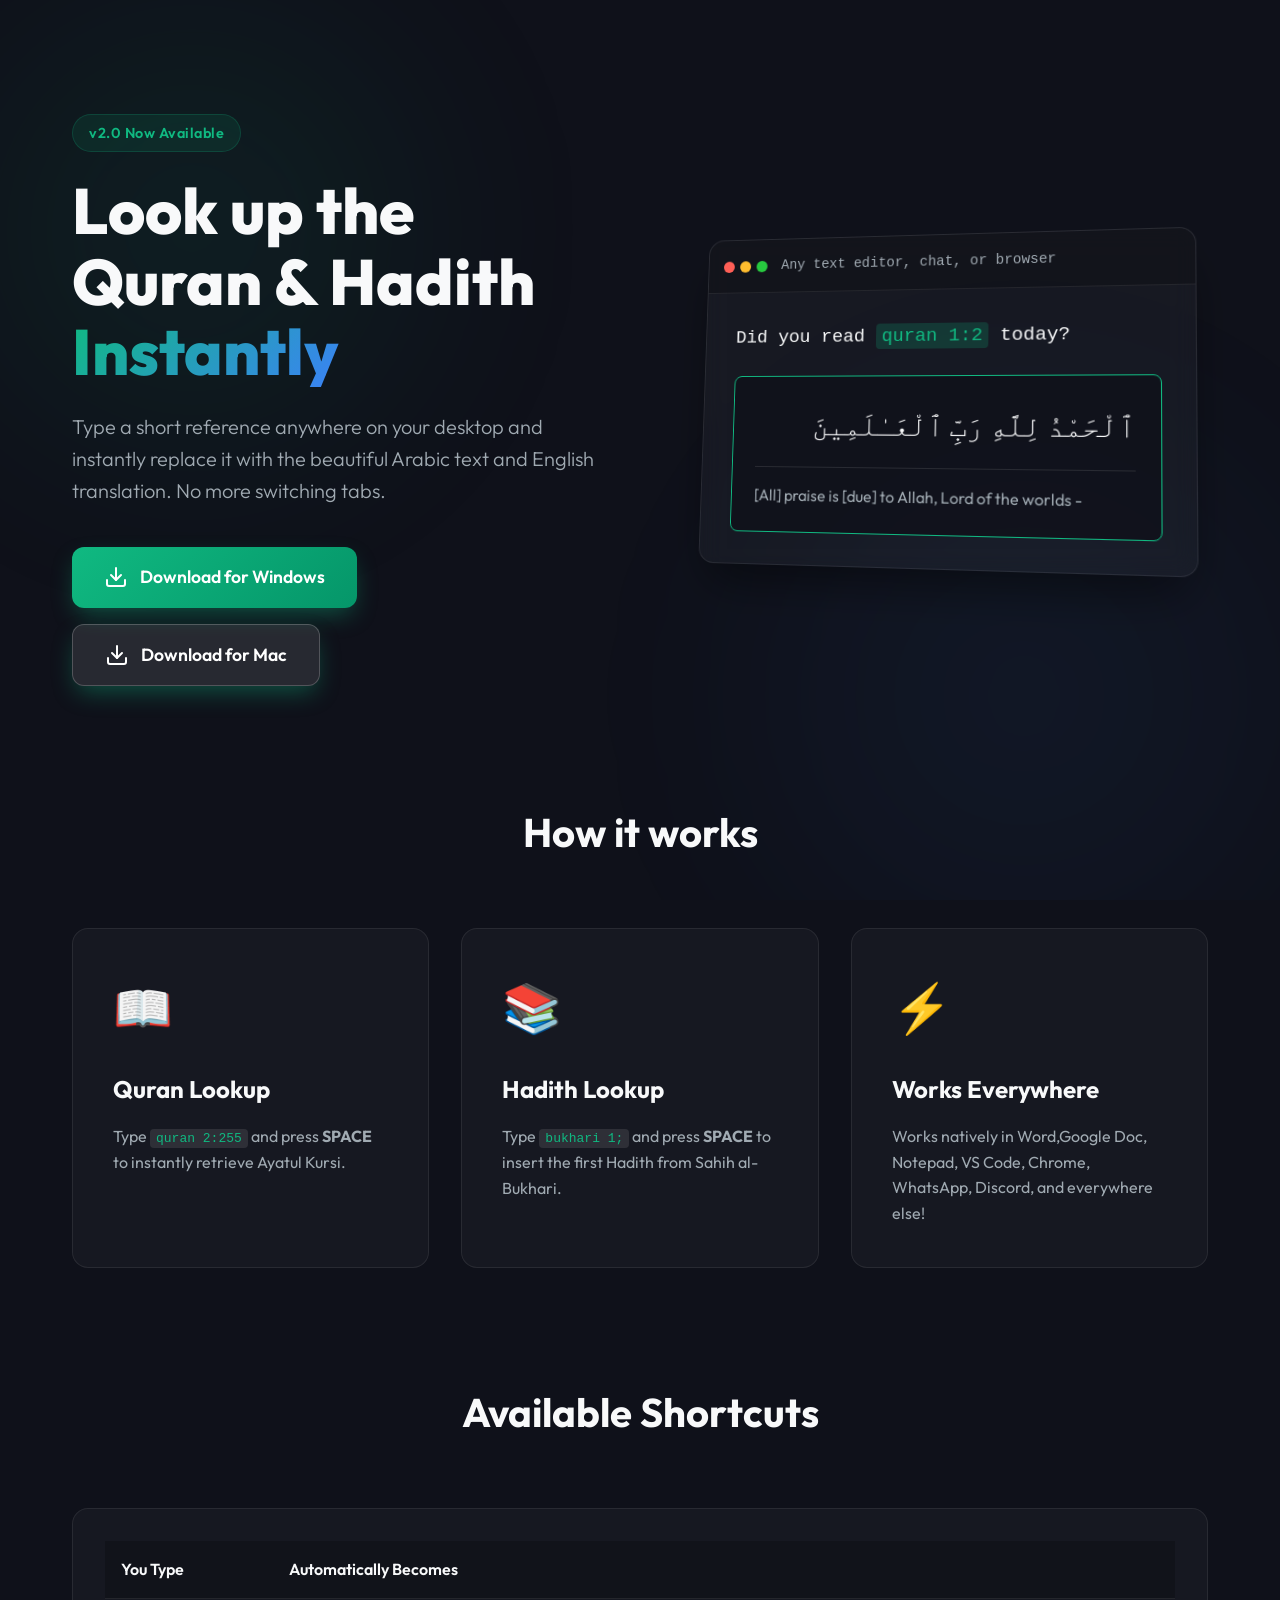
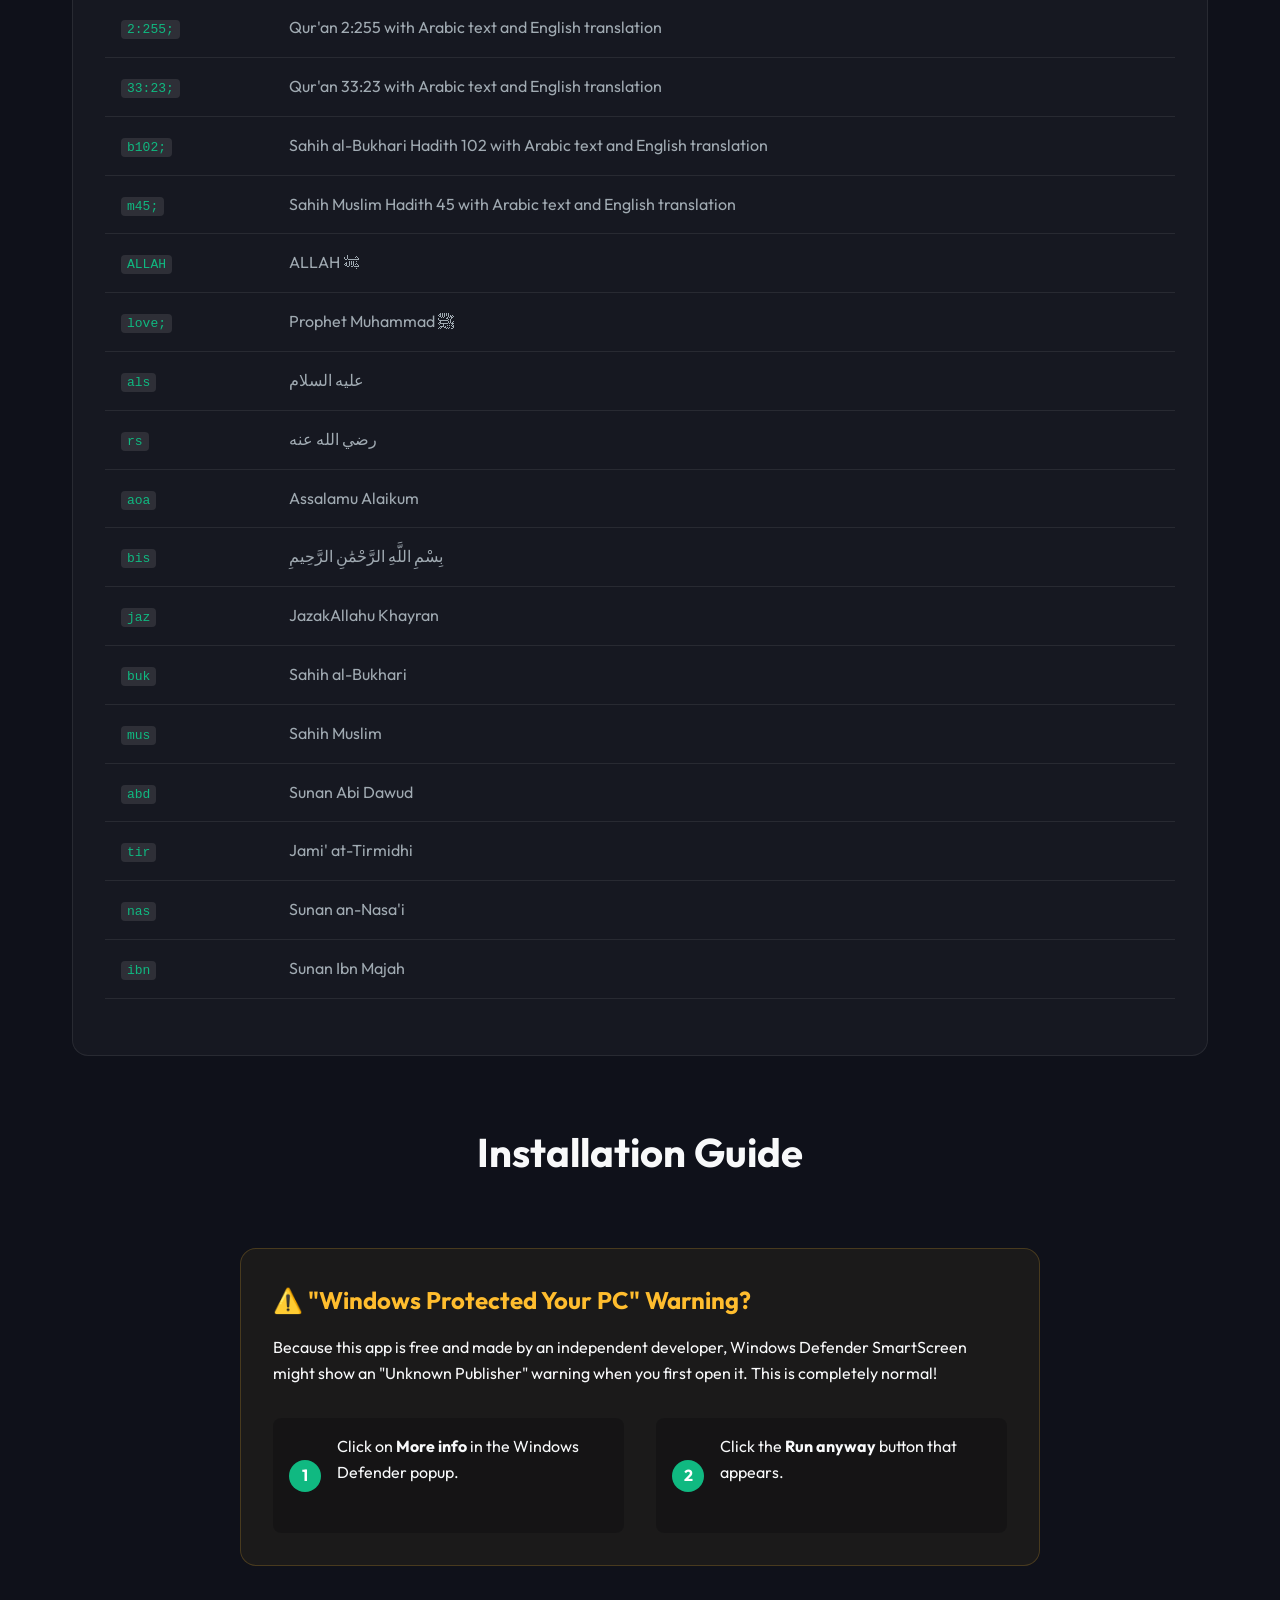
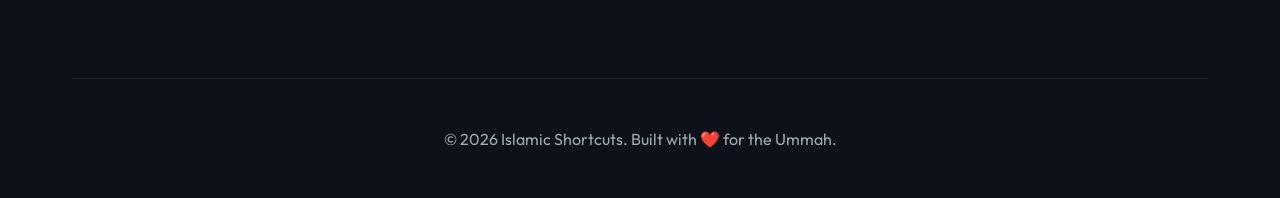
==== commit 98c5b816: "added a few hadith books which were missing" ====
--- a/templates/index.html
+++ b/templates/index.html
@@ -153,6 +153,14 @@
                         <tr>
                             <td><code>tir</code></td>
                             <td>Jami' at-Tirmidhi</td>
+                        </tr>
+                        <tr>
+                            <td><code>nas</code></td>
+                            <td>Sunan an-Nasa'i</td>
+                        </tr>
+                        <tr>
+                            <td><code>ibn</code></td>
+                            <td>Sunan Ibn Majah</td>
                         </tr>
                     </tbody>
                 </table>
